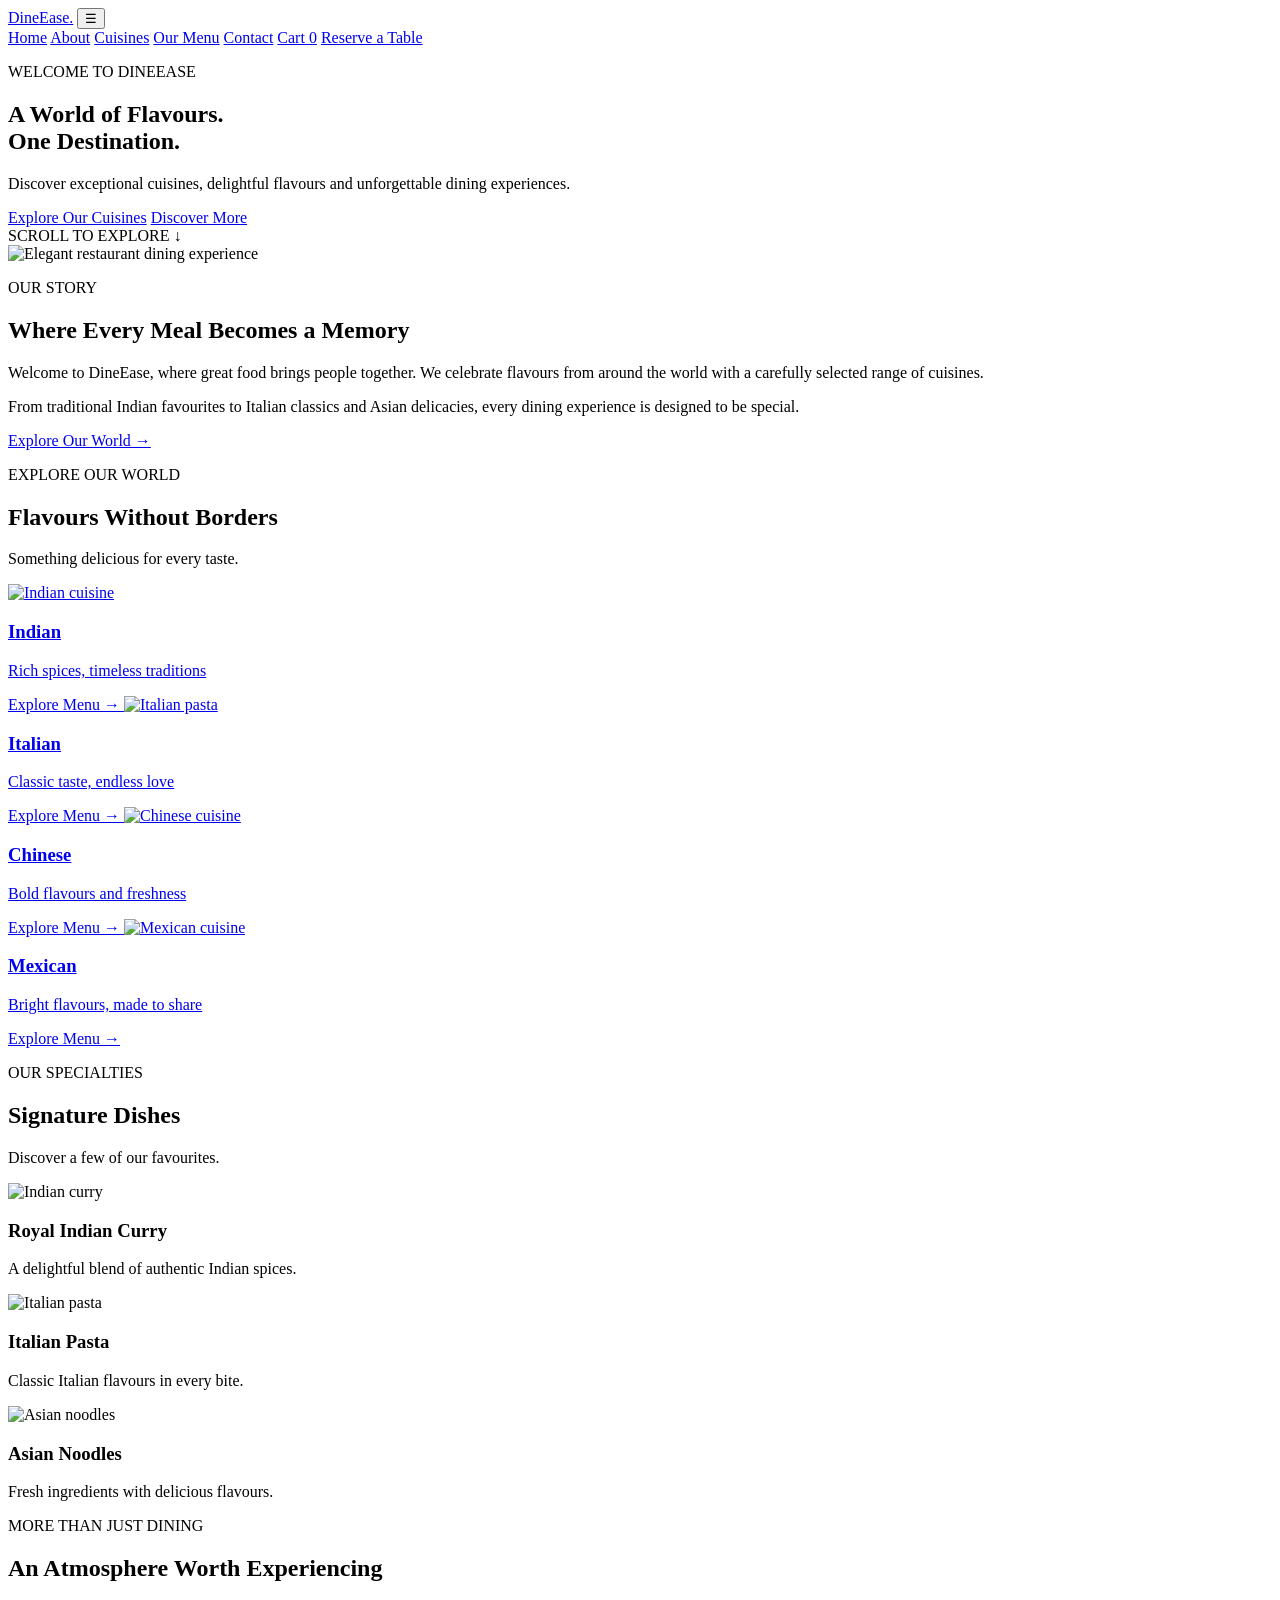
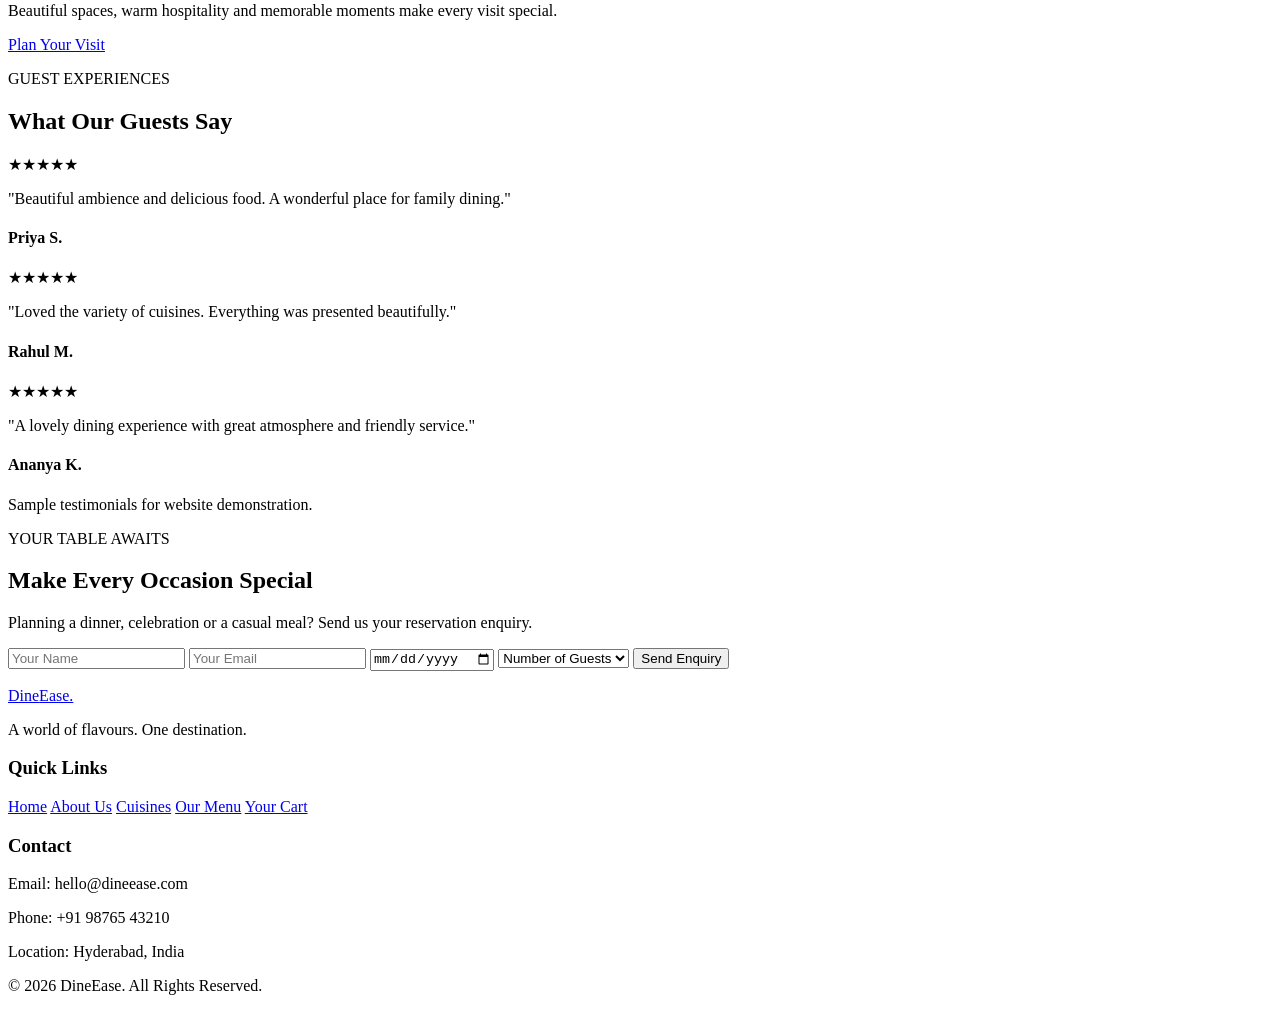
==== index.html @ 2662f6c4 "Add DineEase landing page" ====
<!DOCTYPE html>
<html lang="en">
<head>
    <meta charset="UTF-8">
    <meta name="viewport" content="width=device-width, initial-scale=1.0">

    <title>DineEase | A World of Flavours</title>

    <!-- Google Fonts -->
    <link rel="preconnect" href="https://fonts.googleapis.com">
    <link rel="preconnect" href="https://fonts.gstatic.com" crossorigin>

    <link href="https://fonts.googleapis.com/css2?family=DM+Sans:wght@400;500;600;700&family=Playfair+Display:wght@400;500;600;700&display=swap" rel="stylesheet">

    <!-- CSS -->
    <link rel="stylesheet" href="style.css">
</head>

<body>

    <!-- NAVBAR -->
    <header class="navbar">
        <a href="index.html" class="logo">Dine<span>Ease.</span></a>

        <button class="menu-toggle" id="menuToggle" aria-label="Toggle navigation" aria-expanded="false">
            ☰
        </button>

        <nav class="nav-links" id="navLinks">
            <a href="index.html#home">Home</a>
            <a href="index.html#about">About</a>
            <a href="index.html#cuisines">Cuisines</a>
            <a href="menu.html?cuisine=indian">Our Menu</a>
            <a href="index.html#contact">Contact</a>
            <a href="cart.html">Cart <span class="cart-count" data-cart-count>0</span></a>
            <a href="index.html#reservation" class="nav-btn">Reserve a Table</a>
        </nav>
    </header>


    <!-- HERO SECTION -->
    <section class="hero" id="home">

        <div class="hero-content">
            <p class="eyebrow">WELCOME TO DINEEASE</p>

            <h1>A World of Flavours.<br>
                <span>One Destination.</span>
            </h1>

            <p class="hero-description">
                Discover exceptional cuisines, delightful flavours
                and unforgettable dining experiences.
            </p>

            <div class="hero-buttons">
                <a href="#cuisines" class="btn btn-primary">Explore Our Cuisines</a>
                <a href="#about" class="btn btn-outline">Discover More</a>
            </div>
        </div>

        <div class="scroll-text">SCROLL TO EXPLORE ↓</div>

    </section>


    <!-- ABOUT SECTION -->
    <section class="about section" id="about">

        <div class="about-image">
            <img
                src="https://images.unsplash.com/photo-1414235077428-338989a2e8c0?w=900"
                alt="Elegant restaurant dining experience">
        </div>

        <div class="about-content">
            <p class="eyebrow">OUR STORY</p>

            <h2>Where Every Meal Becomes a Memory</h2>

            <p>
                Welcome to DineEase, where great food brings people
                together. We celebrate flavours from around the world
                with a carefully selected range of cuisines.
            </p>

            <p>
                From traditional Indian favourites to Italian classics
                and Asian delicacies, every dining experience is
                designed to be special.
            </p>

            <a href="#cuisines" class="text-link">Explore Our World →</a>
        </div>

    </section>


    <!-- CUISINES SECTION -->
    <section class="cuisines section" id="cuisines">

        <div class="section-heading">
            <p class="eyebrow">EXPLORE OUR WORLD</p>
            <h2>Flavours Without Borders</h2>
            <p>Something delicious for every taste.</p>
        </div>

        <div class="cuisine-grid">

            <a class="cuisine-card" href="menu.html?cuisine=indian" aria-label="Explore Indian cuisine">
                <img src="https://images.unsplash.com/photo-1585937421612-70a008356fbe?w=700"
                     alt="Indian cuisine">
                <div class="card-overlay">
                    <h3>Indian</h3>
                    <p>Rich spices, timeless traditions</p>
                </div>
                <span class="cuisine-cta">Explore Menu →</span>
            </a>

            <a class="cuisine-card" href="menu.html?cuisine=italian" aria-label="Explore Italian cuisine">
                <img src="https://images.unsplash.com/photo-1473093295043-cdd812d0e601?w=700"
                     alt="Italian pasta">
                <div class="card-overlay">
                    <h3>Italian</h3>
                    <p>Classic taste, endless love</p>
                </div>
                <span class="cuisine-cta">Explore Menu →</span>
            </a>

            <a class="cuisine-card" href="menu.html?cuisine=chinese" aria-label="Explore Chinese cuisine">
                <img src="https://images.unsplash.com/photo-1563245372-f21724e3856d?w=700"
                     alt="Chinese cuisine">
                <div class="card-overlay">
                    <h3>Chinese</h3>
                    <p>Bold flavours and freshness</p>
                </div>
                <span class="cuisine-cta">Explore Menu →</span>
            </a>

            <a class="cuisine-card" href="menu.html?cuisine=mexican" aria-label="Explore Mexican cuisine">
                <img src="https://images.unsplash.com/photo-1547592180-85f173990554?w=700"
                     alt="Mexican cuisine">
                <div class="card-overlay">
                    <h3>Mexican</h3>
                    <p>Bright flavours, made to share</p>
                </div>
                <span class="cuisine-cta">Explore Menu →</span>
            </a>

        </div>

    </section>


    <!-- SIGNATURE DISHES -->
    <section class="menu-section section" id="menu">

        <div class="section-heading">
            <p class="eyebrow">OUR SPECIALTIES</p>
            <h2>Signature Dishes</h2>
            <p>Discover a few of our favourites.</p>
        </div>

        <div class="dish-grid">

            <div class="dish-card">
                <img src="https://images.unsplash.com/photo-1565557623262-b51c2513a641?w=700"
                     alt="Indian curry">

                <div class="dish-info">
                    <h3>Royal Indian Curry</h3>
                    <p>A delightful blend of authentic Indian spices.</p>
                </div>
            </div>

            <div class="dish-card">
                <img src="https://images.unsplash.com/photo-1551183053-bf91a1d81141?w=700"
                     alt="Italian pasta">

                <div class="dish-info">
                    <h3>Italian Pasta</h3>
                    <p>Classic Italian flavours in every bite.</p>
                </div>
            </div>

            <div class="dish-card">
                <img src="https://images.unsplash.com/photo-1569718212165-3a8278d5f624?w=700"
                     alt="Asian noodles">

                <div class="dish-info">
                    <h3>Asian Noodles</h3>
                    <p>Fresh ingredients with delicious flavours.</p>
                </div>
            </div>

        </div>

    </section>


    <!-- AMBIENCE SECTION -->
    <section class="ambience section">

        <div class="ambience-content">
            <p class="eyebrow">MORE THAN JUST DINING</p>

            <h2>An Atmosphere Worth Experiencing</h2>

            <p>
                Beautiful spaces, warm hospitality and memorable
                moments make every visit special.
            </p>

            <a href="#reservation" class="btn btn-primary">
                Plan Your Visit
            </a>
        </div>

    </section>


    <!-- TESTIMONIALS -->
    <section class="testimonials section">

        <div class="section-heading">
            <p class="eyebrow">GUEST EXPERIENCES</p>
            <h2>What Our Guests Say</h2>
        </div>

        <div class="testimonial-grid">

            <div class="testimonial-card">
                <div class="stars">★★★★★</div>
                <p>
                    "Beautiful ambience and delicious food.
                    A wonderful place for family dining."
                </p>
                <h4>Priya S.</h4>
            </div>

            <div class="testimonial-card">
                <div class="stars">★★★★★</div>
                <p>
                    "Loved the variety of cuisines.
                    Everything was presented beautifully."
                </p>
                <h4>Rahul M.</h4>
            </div>

            <div class="testimonial-card">
                <div class="stars">★★★★★</div>
                <p>
                    "A lovely dining experience with great
                    atmosphere and friendly service."
                </p>
                <h4>Ananya K.</h4>
            </div>

        </div>

        <p class="demo-note">Sample testimonials for website demonstration.</p>

    </section>


    <!-- RESERVATION SECTION -->
    <section class="reservation section" id="reservation">

        <div class="reservation-content">
            <p class="eyebrow">YOUR TABLE AWAITS</p>
            <h2>Make Every Occasion Special</h2>

            <p>
                Planning a dinner, celebration or a casual meal?
                Send us your reservation enquiry.
            </p>
        </div>

        <form id="reservationForm" class="reservation-form">

            <input type="text" id="guestName"
                   placeholder="Your Name" required>

            <input type="email" id="guestEmail"
                   placeholder="Your Email" required>

            <input type="date" id="bookingDate" required>

            <select id="guestCount" required>
                <option value="">Number of Guests</option>
                <option value="1">1 Guest</option>
                <option value="2">2 Guests</option>
                <option value="3">3 Guests</option>
                <option value="4">4 Guests</option>
                <option value="5">5 Guests</option>
                <option value="6+">6+ Guests</option>
            </select>

            <button type="submit" class="btn btn-primary">
                Send Enquiry
            </button>

            <p id="formMessage" class="form-message" aria-live="polite"></p>

        </form>

    </section>


    <!-- FOOTER -->
    <footer class="footer" id="contact">

        <div class="footer-content">

            <div class="footer-brand">
                <a href="index.html#home" class="logo">Dine<span>Ease.</span></a>
                <p>A world of flavours. One destination.</p>
            </div>

            <div>
                <h3>Quick Links</h3>
                <a href="index.html#home">Home</a>
                <a href="index.html#about">About Us</a>
                <a href="index.html#cuisines">Cuisines</a>
                <a href="menu.html?cuisine=indian">Our Menu</a>
                <a href="cart.html">Your Cart</a>
            </div>

            <div>
                <h3>Contact</h3>
                <p>Email: hello@dineease.com</p>
                <p>Phone: +91 98765 43210</p>
                <p>Location: Hyderabad, India</p>
            </div>

        </div>

        <div class="copyright">
            <p>© 2026 DineEase. All Rights Reserved.</p>
        </div>

    </footer>


    <script src="food-data.js"></script>
    <script src="script.js"></script>

</body>
</html>
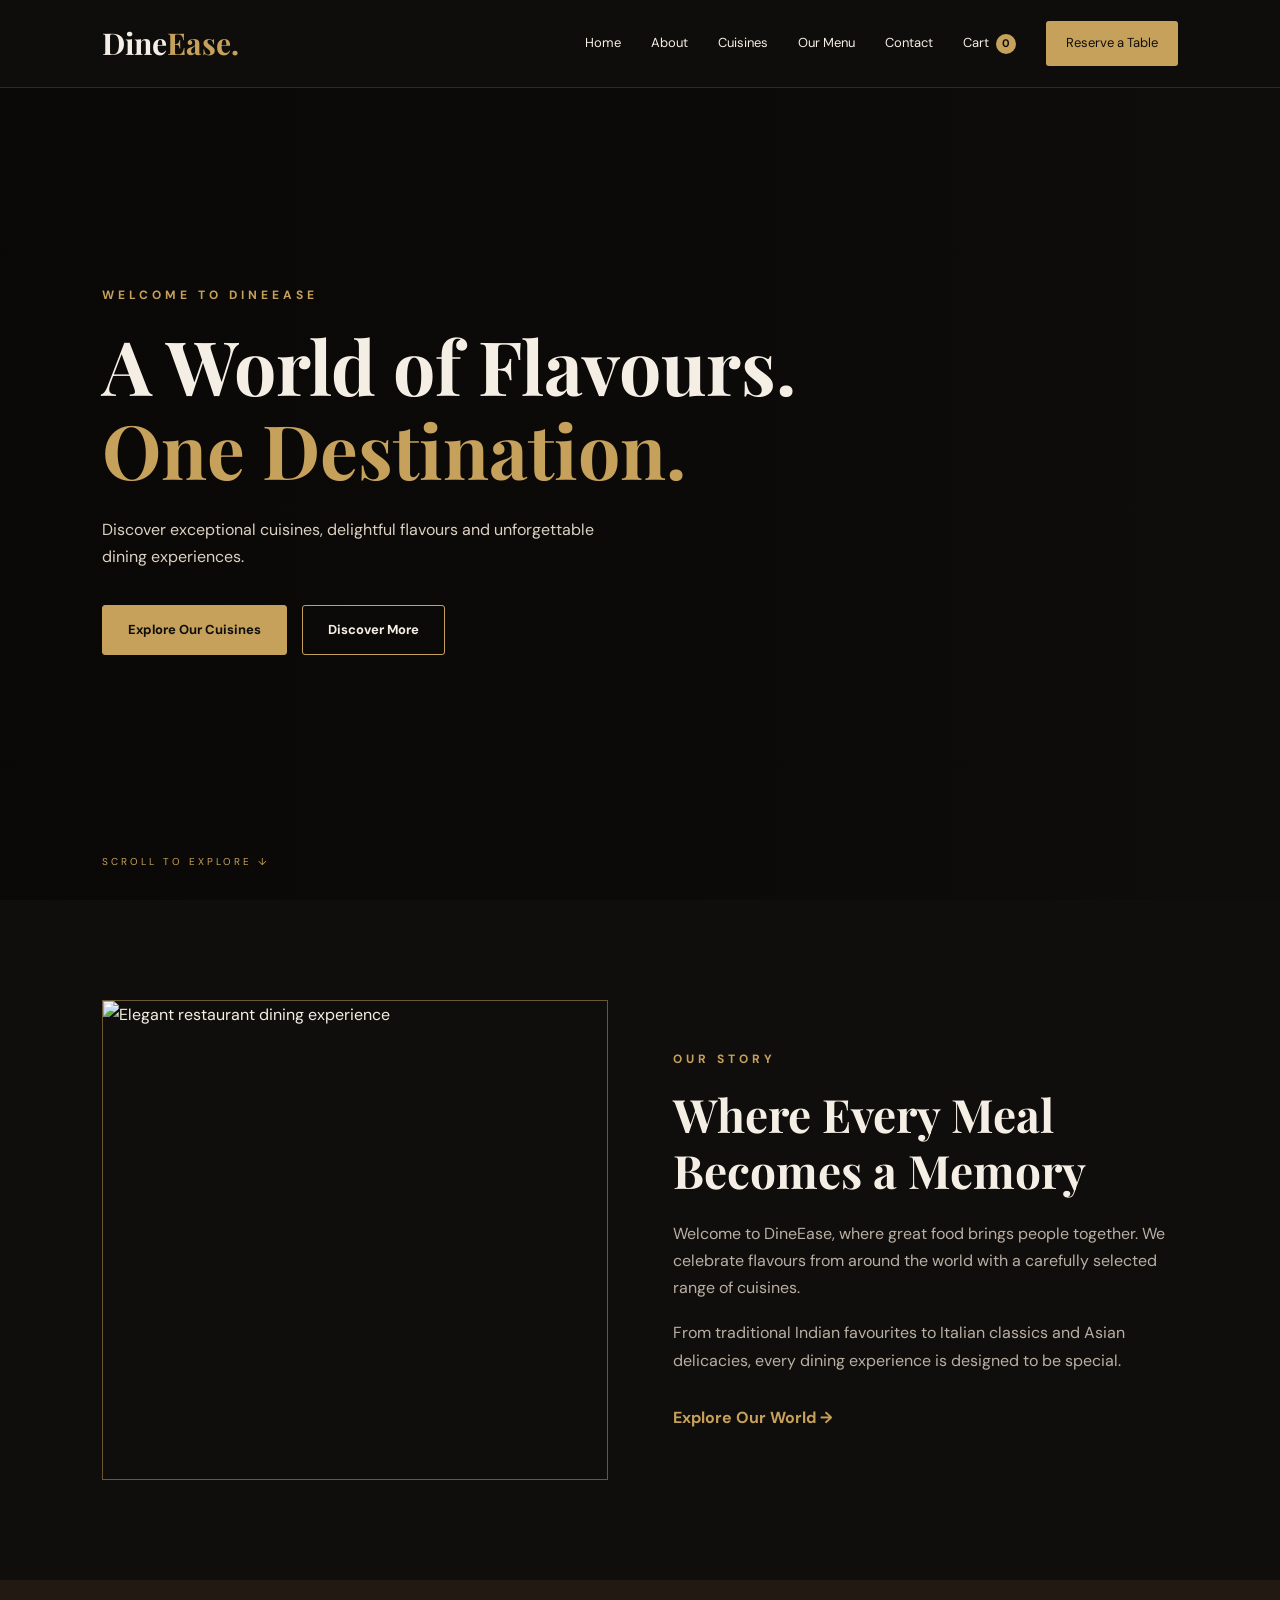
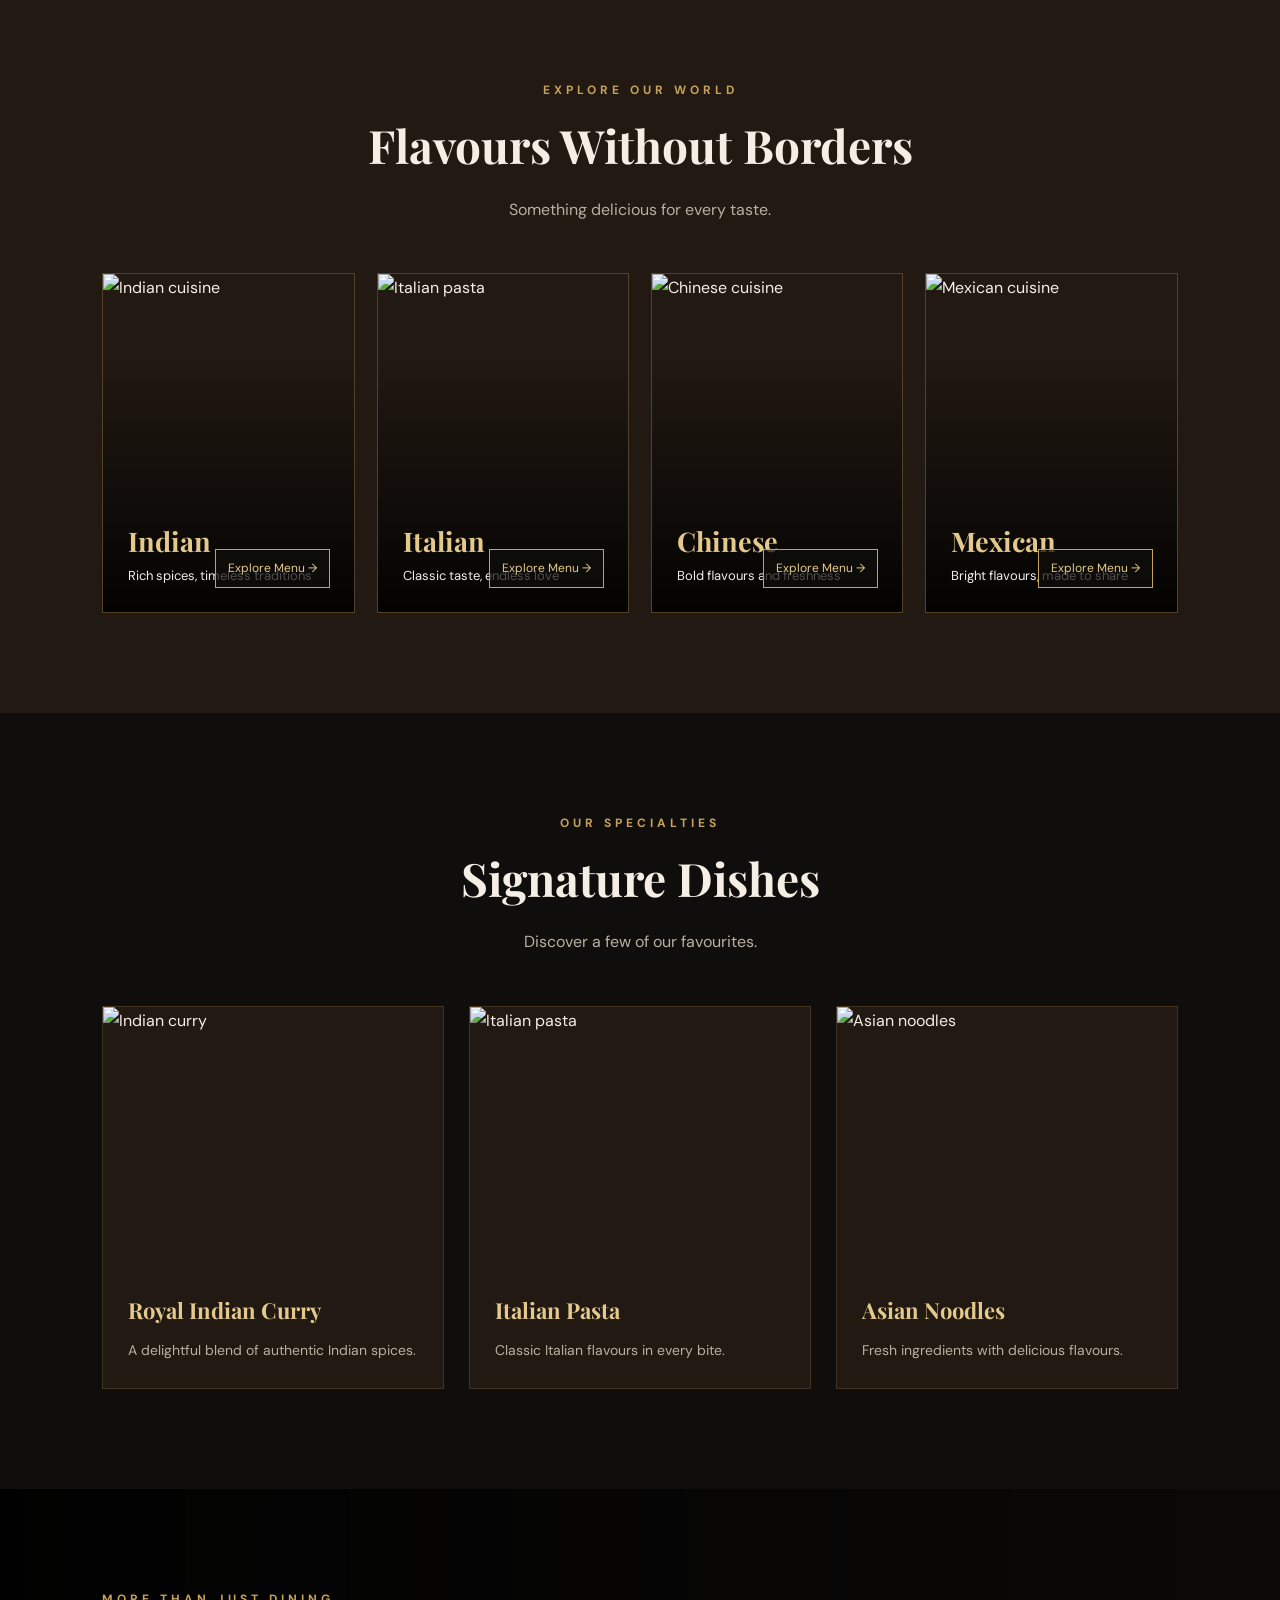
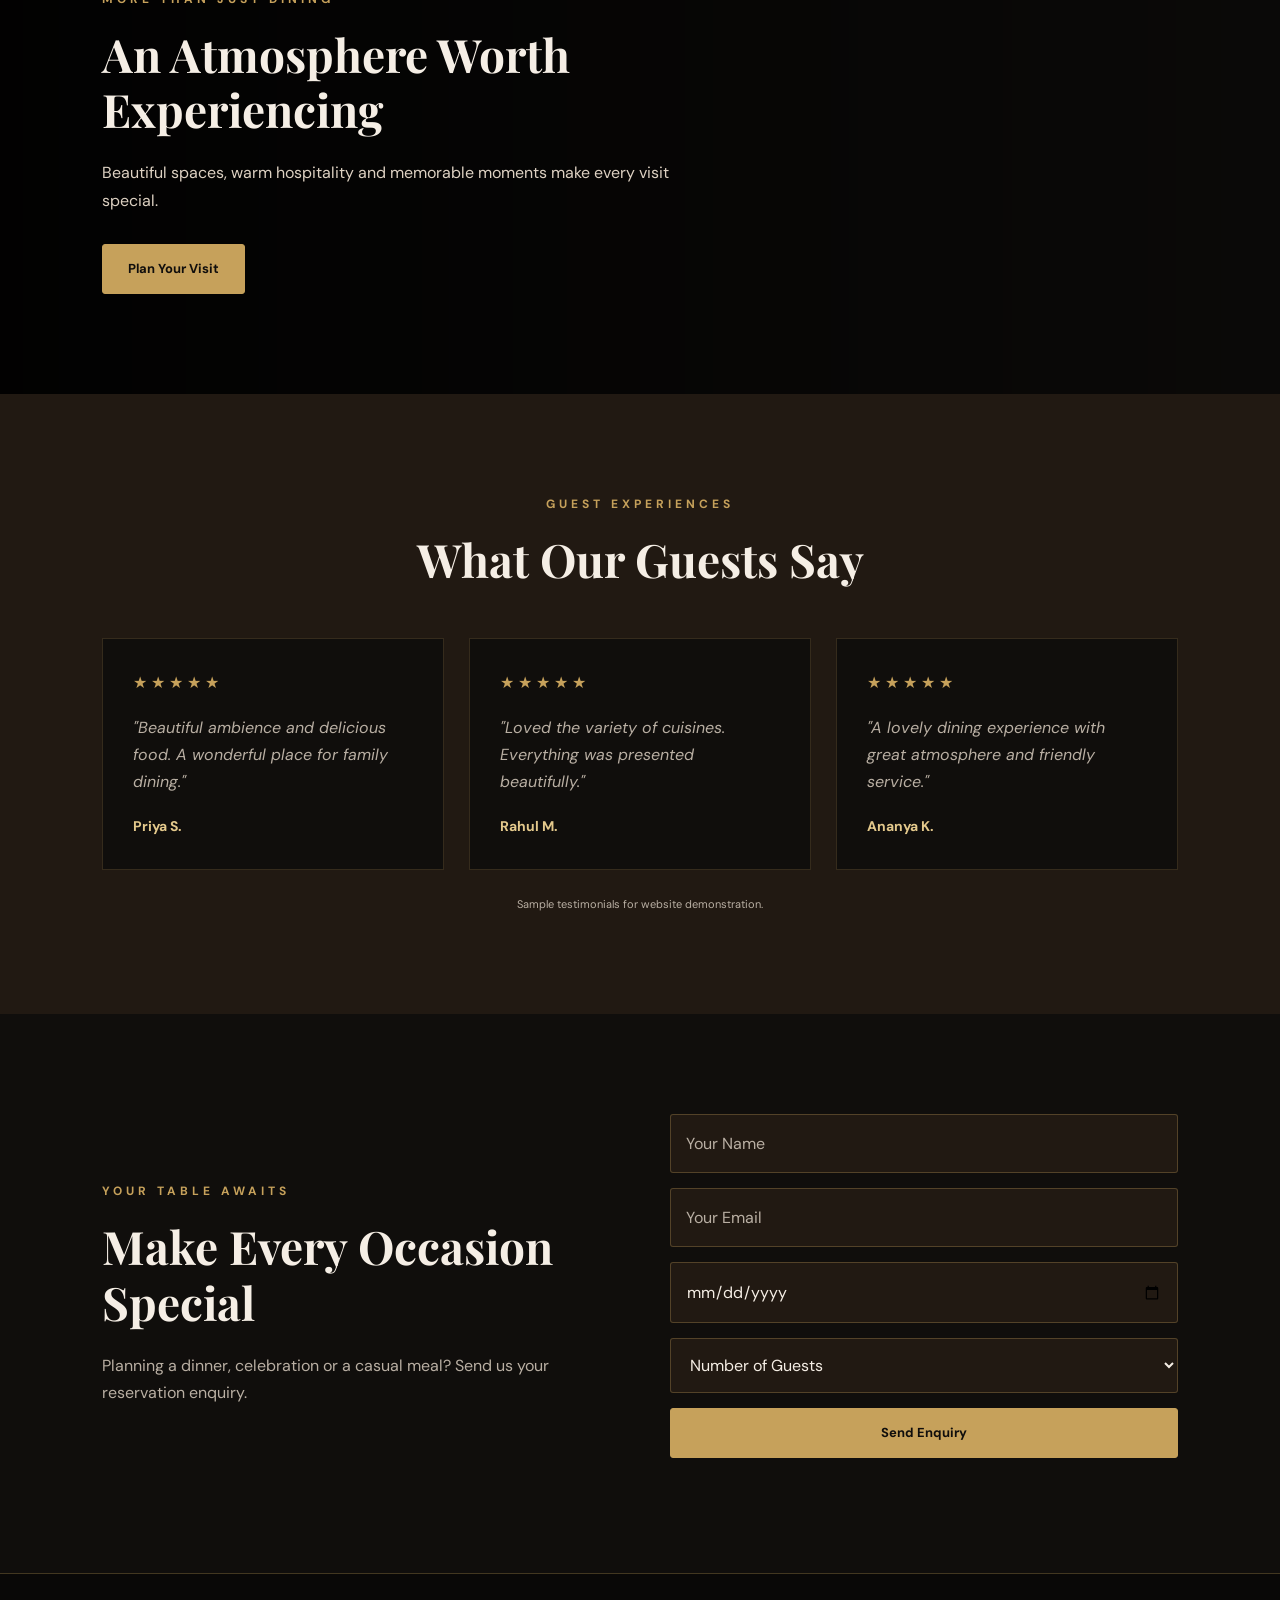
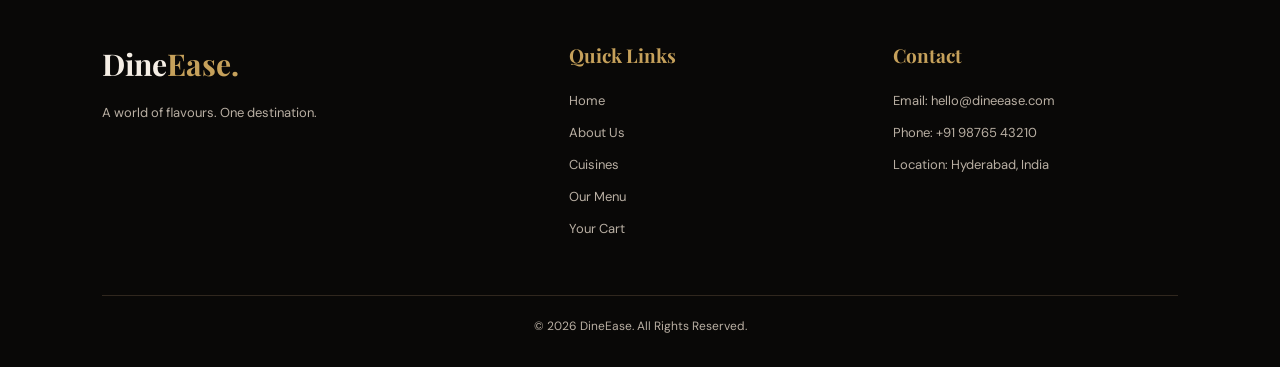
==== commit 27bf435b: "Fix stylesheet link path in index.html" ====
--- a/index.html
+++ b/index.html
@@ -3,6 +3,7 @@
 <head>
     <meta charset="UTF-8">
     <meta name="viewport" content="width=device-width, initial-scale=1.0">
+    <link rel="stylesheet"href="css/style.css">
 
     <title>DineEase | A World of Flavours</title>
 
--- a/css/style.css
+++ b/css/style.css
@@ -0,0 +1,1131 @@
+
+/* =========================
+   GLOBAL STYLES
+========================= */
+
+:root {
+    --gold: #c6a15b;
+    --gold-light: #e4c98c;
+    --dark: #100e0c;
+    --brown: #211912;
+    --cream: #f5eee5;
+    --muted: #b9afa3;
+}
+
+* {
+    margin: 0;
+    padding: 0;
+    box-sizing: border-box;
+}
+
+html {
+    scroll-behavior: smooth;
+    scroll-padding-top: 85px;
+}
+
+body {
+    background: var(--dark);
+    color: var(--cream);
+    font-family: 'DM Sans', sans-serif;
+    line-height: 1.7;
+}
+
+a {
+    text-decoration: none;
+    color: inherit;
+}
+
+img {
+    display: block;
+    width: 100%;
+}
+
+button,
+input,
+select {
+    font: inherit;
+}
+
+.section {
+    padding: 100px 8%;
+}
+
+.eyebrow {
+    color: var(--gold);
+    font-size: 12px;
+    font-weight: 700;
+    letter-spacing: 4px;
+    margin-bottom: 18px;
+}
+
+h1, h2, h3 {
+    font-family: 'Playfair Display', serif;
+}
+
+h2 {
+    font-size: clamp(30px, 4vw, 46px);
+    line-height: 1.2;
+    margin-bottom: 22px;
+}
+
+.section-heading {
+    text-align: center;
+    margin-bottom: 50px;
+}
+
+.section-heading > p:last-child {
+    color: var(--muted);
+}
+
+
+/* =========================
+   NAVBAR
+========================= */
+
+.navbar {
+    position: fixed;
+    top: 0;
+    left: 0;
+    width: 100%;
+    z-index: 1000;
+    display: flex;
+    justify-content: space-between;
+    align-items: center;
+    padding: 18px 8%;
+    background: rgba(16, 14, 12, 0.96);
+    border-bottom: 1px solid rgba(198, 161, 91, 0.2);
+    backdrop-filter: blur(12px);
+}
+
+.logo {
+    font-family: 'Playfair Display', serif;
+    font-size: 30px;
+    font-weight: 700;
+    color: var(--cream);
+}
+
+.logo span {
+    color: var(--gold);
+}
+
+.nav-links {
+    display: flex;
+    align-items: center;
+    gap: 30px;
+}
+
+.nav-links a {
+    font-size: 13px;
+    color: var(--cream);
+    transition: 0.3s;
+}
+
+.nav-links a:hover {
+    color: var(--gold);
+}
+
+.nav-links .nav-btn {
+    padding: 11px 20px;
+    background: var(--gold);
+    color: var(--dark);
+    border-radius: 3px;
+}
+
+.nav-links .nav-btn:hover {
+    background: var(--gold-light);
+    color: var(--dark);
+}
+
+.menu-toggle {
+    display: none;
+    border: none;
+    background: transparent;
+    color: var(--gold);
+    font-size: 28px;
+    cursor: pointer;
+}
+
+
+/* =========================
+   BUTTONS
+========================= */
+
+.btn {
+    display: inline-block;
+    padding: 13px 25px;
+    font-size: 13px;
+    font-weight: 700;
+    border: 1px solid var(--gold);
+    border-radius: 3px;
+    transition: 0.3s;
+    cursor: pointer;
+}
+
+.btn-primary {
+    background: var(--gold);
+    color: var(--dark);
+}
+
+.btn-primary:hover {
+    background: var(--gold-light);
+    transform: translateY(-3px);
+}
+
+.btn-outline {
+    color: var(--cream);
+    background: transparent;
+}
+
+.btn-outline:hover {
+    background: var(--gold);
+    color: var(--dark);
+}
+
+
+/* =========================
+   HERO SECTION
+========================= */
+
+.hero {
+    min-height: 100vh;
+    display: flex;
+    align-items: center;
+    position: relative;
+    padding: 120px 8% 80px;
+
+    background:
+        linear-gradient(
+            90deg,
+            rgba(10, 8, 6, 0.93) 0%,
+            rgba(10, 8, 6, 0.65) 50%,
+            rgba(10, 8, 6, 0.2) 100%
+        ),
+        url("https://images.unsplash.com/photo-1517248135467-4c7edcad34c4?w=1800")
+        center/cover no-repeat;
+}
+
+.hero-content {
+    max-width: 700px;
+}
+
+.hero h1 {
+    font-size: clamp(42px, 6vw, 75px);
+    line-height: 1.12;
+    margin-bottom: 25px;
+}
+
+.hero h1 span {
+    color: var(--gold);
+}
+
+.hero-description {
+    max-width: 500px;
+    color: #ddd1c2;
+    margin-bottom: 35px;
+    font-size: 16px;
+}
+
+.hero-buttons {
+    display: flex;
+    gap: 15px;
+    flex-wrap: wrap;
+}
+
+.scroll-text {
+    position: absolute;
+    bottom: 30px;
+    left: 8%;
+    font-size: 10px;
+    letter-spacing: 3px;
+    color: var(--gold);
+}
+
+
+/* =========================
+   ABOUT SECTION
+========================= */
+
+.about {
+    display: grid;
+    grid-template-columns: 1fr 1fr;
+    gap: 65px;
+    align-items: center;
+}
+
+.about-image img {
+    height: 480px;
+    object-fit: cover;
+    border: 1px solid rgba(198, 161, 91, 0.5);
+}
+
+.about-content > p:not(.eyebrow) {
+    color: var(--muted);
+    margin-bottom: 18px;
+}
+
+.text-link {
+    display: inline-block;
+    color: var(--gold);
+    font-weight: 700;
+    margin-top: 12px;
+}
+
+.text-link:hover {
+    color: var(--gold-light);
+}
+
+
+/* =========================
+   CUISINE SECTION
+========================= */
+
+.cuisines {
+    background: var(--brown);
+}
+
+.cuisine-grid {
+    display: grid;
+    grid-template-columns: repeat(4, 1fr);
+    gap: 22px;
+}
+
+.cuisine-card {
+    height: 340px;
+    position: relative;
+    overflow: hidden;
+    border: 1px solid rgba(198, 161, 91, 0.3);
+}
+
+.cuisine-card img {
+    height: 100%;
+    object-fit: cover;
+    transition: transform 0.5s;
+}
+
+.cuisine-card:hover img {
+    transform: scale(1.1);
+}
+
+.card-overlay {
+    position: absolute;
+    inset: 0;
+    display: flex;
+    flex-direction: column;
+    justify-content: flex-end;
+    padding: 25px;
+   padding-button:80px;
+    background: linear-gradient(
+        transparent 25%,
+        rgba(0, 0, 0, 0.9)
+    );
+}
+
+.card-overlay h3 {
+    color: var(--gold-light);
+    font-size: 27px;
+}
+
+.card-overlay p {
+    color: #eee;
+    font-size: 13px;
+}
+
+
+/* =========================
+   SIGNATURE DISHES
+========================= */
+
+.dish-grid {
+    display: grid;
+    grid-template-columns: repeat(3, 1fr);
+    gap: 25px;
+}
+
+.dish-card {
+    background: var(--brown);
+    overflow: hidden;
+    border: 1px solid rgba(198, 161, 91, 0.2);
+    transition: transform 0.3s;
+}
+
+.dish-card:hover {
+    transform: translateY(-8px);
+}
+
+.dish-card img {
+    height: 260px;
+    object-fit: cover;
+}
+
+.dish-info {
+    padding: 25px;
+}
+
+.dish-info h3 {
+    color: var(--gold-light);
+    font-size: 22px;
+    margin-bottom: 10px;
+}
+
+.dish-info p {
+    color: var(--muted);
+    font-size: 14px;
+}
+
+
+/* =========================
+   AMBIENCE SECTION
+========================= */
+
+.ambience {
+    min-height: 480px;
+    display: flex;
+    align-items: center;
+
+    background:
+        linear-gradient(
+            90deg,
+            rgba(0, 0, 0, 0.9),
+            rgba(0, 0, 0, 0.35)
+        ),
+        url("https://images.unsplash.com/photo-1514933651103-005eec06c04b?w=1600")
+        center/cover no-repeat;
+}
+
+.ambience-content {
+    max-width: 570px;
+}
+
+.ambience-content > p:not(.eyebrow) {
+    color: #ddd1c2;
+    margin-bottom: 30px;
+}
+
+
+/* =========================
+   TESTIMONIALS
+========================= */
+
+.testimonials {
+    background: var(--brown);
+}
+
+.testimonial-grid {
+    display: grid;
+    grid-template-columns: repeat(3, 1fr);
+    gap: 25px;
+}
+
+.testimonial-card {
+    padding: 30px;
+    background: var(--dark);
+    border: 1px solid rgba(198, 161, 91, 0.2);
+}
+
+.stars {
+    color: var(--gold);
+    letter-spacing: 4px;
+    margin-bottom: 18px;
+}
+
+.testimonial-card p {
+    color: var(--muted);
+    margin-bottom: 20px;
+    font-style: italic;
+}
+
+.testimonial-card h4 {
+    color: var(--gold-light);
+    font-size: 14px;
+}
+
+.demo-note {
+    text-align: center;
+    color: var(--muted);
+    font-size: 11px;
+    margin-top: 25px;
+}
+
+
+/* =========================
+   RESERVATION SECTION
+========================= */
+
+.reservation {
+    display: grid;
+    grid-template-columns: 1fr 1fr;
+    gap: 60px;
+    align-items: center;
+}
+
+.reservation-content > p:not(.eyebrow) {
+    color: var(--muted);
+}
+
+.reservation-form {
+    display: grid;
+    gap: 15px;
+}
+
+.reservation-form input,
+.reservation-form select {
+    width: 100%;
+    padding: 15px;
+    background: var(--brown);
+    color: var(--cream);
+    border: 1px solid rgba(198, 161, 91, 0.3);
+    outline: none;
+    border-radius: 3px;
+}
+
+.reservation-form input:focus,
+.reservation-form select:focus {
+    border-color: var(--gold);
+}
+
+.reservation-form input::placeholder {
+    color: var(--muted);
+}
+
+.reservation-form select option {
+    background: var(--brown);
+}
+
+.reservation-form button {
+    width: 100%;
+}
+
+.form-message {
+    color: var(--gold-light);
+    font-size: 13px;
+}
+
+
+/* =========================
+   FOOTER
+========================= */
+
+.footer {
+    background: #090807;
+    padding: 65px 8% 20px;
+    border-top: 1px solid rgba(198, 161, 91, 0.3);
+}
+
+.footer-content {
+    display: grid;
+    grid-template-columns: 1.5fr 1fr 1fr;
+    gap: 40px;
+    padding-bottom: 45px;
+}
+
+.footer h3 {
+    color: var(--gold);
+    font-size: 19px;
+    margin-bottom: 18px;
+}
+
+.footer p,
+.footer-content a:not(.logo) {
+    color: var(--muted);
+    font-size: 13px;
+    display: block;
+    margin-bottom: 10px;
+}
+
+.footer-content a:not(.logo):hover {
+    color: var(--gold);
+}
+
+.footer-brand p {
+    margin-top: 12px;
+}
+
+.copyright {
+    text-align: center;
+    border-top: 1px solid #30271e;
+    padding-top: 20px;
+}
+
+.copyright p {
+    color: var(--muted);
+    font-size: 12px;
+}
+
+
+/* =========================
+   RESPONSIVE DESIGN
+========================= */
+
+@media (max-width: 1000px) {
+
+    .nav-links {
+        gap: 15px;
+    }
+
+    .cuisine-grid {
+        grid-template-columns: repeat(2, 1fr);
+    }
+
+    .about {
+        gap: 35px;
+    }
+}
+
+
+@media (max-width: 768px) {
+
+    .navbar {
+        padding: 15px 6%;
+    }
+
+    .menu-toggle {
+        display: block;
+    }
+
+    .nav-links {
+        display: none;
+        position: absolute;
+        top: 100%;
+        left: 0;
+        width: 100%;
+        padding: 25px 6%;
+        background: var(--dark);
+        flex-direction: column;
+        align-items: flex-start;
+        gap: 20px;
+        border-bottom: 1px solid var(--gold);
+    }
+
+    .nav-links.active {
+        display: flex;
+    }
+
+    .section {
+        padding: 70px 6%;
+    }
+
+    .hero {
+        min-height: 85vh;
+        padding: 120px 6% 80px;
+        background-position: 60% center;
+    }
+
+    .hero h1 {
+        font-size: 46px;
+    }
+
+    .about {
+        grid-template-columns: 1fr;
+    }
+
+    .about-image img {
+        height: 350px;
+    }
+
+    .dish-grid,
+    .testimonial-grid {
+        grid-template-columns: 1fr;
+    }
+
+    .reservation {
+        grid-template-columns: 1fr;
+    }
+
+    .footer-content {
+        grid-template-columns: 1fr;
+        gap: 30px;
+    }
+
+    .scroll-text {
+        left: 6%;
+    }
+}
+
+
+@media (max-width: 480px) {
+
+    .logo {
+        font-size: 25px;
+    }
+
+    .hero h1 {
+        font-size: 38px;
+    }
+
+    .hero-description {
+        font-size: 14px;
+    }
+
+    .hero-buttons {
+        flex-direction: column;
+        align-items: flex-start;
+    }
+
+    .cuisine-grid {
+        grid-template-columns: 1fr;
+    }
+
+    .cuisine-card {
+        height: 300px;
+    }
+
+    .about-image img {
+        height: 280px;
+    }
+}
+
+/* =========================
+   SHARED MULTI-PAGE STYLES
+========================= */
+
+.inner-page {
+    min-height: 100vh;
+    padding-top: 76px;
+}
+
+[hidden] {
+    display: none !important;
+}
+
+.cart-count {
+    display: inline-grid;
+    place-items: center;
+    min-width: 20px;
+    height: 20px;
+    margin-left: 4px;
+    padding: 0 5px;
+    border-radius: 50px;
+    background: var(--gold);
+    color: var(--dark);
+    font-size: 11px;
+    font-weight: 700;
+}
+
+.page-hero {
+    padding: 84px 8% 48px;
+    text-align: center;
+    background: linear-gradient(180deg, rgba(33, 25, 18, 0.85), rgba(16, 14, 12, 0.15));
+    border-bottom: 1px solid rgba(198, 161, 91, 0.16);
+}
+
+.page-hero h1,
+.confirmation-card h1 {
+    font-family: 'Playfair Display', serif;
+    font-size: clamp(38px, 5vw, 58px);
+    line-height: 1.15;
+    margin-bottom: 14px;
+}
+
+.page-intro {
+    max-width: 620px;
+    margin: 0 auto;
+    color: var(--muted);
+}
+
+.compact-hero {
+    padding-top: 68px;
+    padding-bottom: 42px;
+}
+
+.cuisine-tabs {
+    display: flex;
+    justify-content: center;
+    flex-wrap: wrap;
+    gap: 10px;
+    margin-top: 30px;
+}
+
+.cuisine-tabs a {
+    padding: 9px 18px;
+    border: 1px solid rgba(198, 161, 91, 0.4);
+    border-radius: 3px;
+    color: var(--cream);
+    font-size: 13px;
+    transition: 0.2s;
+}
+
+.cuisine-tabs a:hover,
+.cuisine-tabs a.active {
+    color: var(--dark);
+    background: var(--gold);
+}
+
+.menu-page-section {
+    min-height: 55vh;
+}
+
+.menu-card .dish-info .eyebrow {
+    font-size: 10px;
+    letter-spacing: 2.5px;
+    margin-bottom: 8px;
+}
+
+.menu-card .dish-info h2 {
+    color: var(--gold-light);
+    font-size: 23px;
+    margin: 0 0 10px;
+}
+
+.menu-card-bottom {
+    display: flex;
+    align-items: center;
+    justify-content: space-between;
+    gap: 12px;
+    margin-top: 20px;
+}
+
+.food-price {
+    color: var(--gold-light);
+    font-size: 20px;
+}
+
+.add-to-cart {
+    white-space: nowrap;
+}
+
+.toast {
+    min-height: 22px;
+    margin: 18px 0 4px;
+    text-align: center;
+}
+
+.menu-actions {
+    display: flex;
+    align-items: center;
+    justify-content: space-between;
+    gap: 16px;
+    margin-top: 22px;
+}
+
+.cart-layout,
+.checkout-layout {
+    display: grid;
+    grid-template-columns: minmax(0, 1.5fr) minmax(290px, 0.8fr);
+    align-items: start;
+    gap: 36px;
+}
+
+.cart-items {
+    display: grid;
+    gap: 14px;
+}
+
+.cart-row {
+    display: grid;
+    grid-template-columns: 112px minmax(0, 1fr) auto;
+    gap: 18px;
+    align-items: center;
+    padding: 16px;
+    background: var(--brown);
+    border: 1px solid rgba(198, 161, 91, 0.22);
+}
+
+.cart-row > img {
+    width: 112px;
+    height: 95px;
+    object-fit: cover;
+}
+
+.cart-row-info h3 {
+    color: var(--gold-light);
+    font-size: 19px;
+}
+
+.cart-row-info > p {
+    color: var(--muted);
+    font-size: 13px;
+}
+
+.quantity-control {
+    display: inline-flex;
+    align-items: center;
+    gap: 12px;
+    margin-top: 10px;
+}
+
+.quantity-control button {
+    width: 29px;
+    height: 29px;
+    border: 1px solid rgba(198, 161, 91, 0.5);
+    background: transparent;
+    color: var(--gold-light);
+    cursor: pointer;
+}
+
+.cart-row-total {
+    color: var(--cream);
+    white-space: nowrap;
+}
+
+.remove-item {
+    grid-column: 2 / 4;
+    justify-self: end;
+    margin-top: -10px;
+    border: 0;
+    background: transparent;
+    color: var(--muted);
+    font-size: 12px;
+    text-decoration: underline;
+    cursor: pointer;
+}
+
+.summary-card,
+.confirmation-card {
+    padding: 30px;
+    background: var(--brown);
+    border: 1px solid rgba(198, 161, 91, 0.35);
+}
+
+.summary-card h2,
+.confirmed-items h2 {
+    font-size: 28px;
+}
+
+.bill-line,
+.checkout-item {
+    display: flex;
+    justify-content: space-between;
+    gap: 16px;
+    padding: 13px 0;
+    color: var(--muted);
+    border-bottom: 1px solid rgba(198, 161, 91, 0.15);
+}
+
+.bill-line strong,
+.checkout-item strong {
+    color: var(--cream);
+    white-space: nowrap;
+}
+
+.bill-total {
+    margin-bottom: 20px;
+    color: var(--cream);
+    font-size: 17px;
+    border-bottom: 0;
+}
+
+.bill-total strong {
+    color: var(--gold-light);
+    font-size: 20px;
+}
+
+.full-button {
+    display: block;
+    text-align: center;
+}
+
+.empty-state {
+    grid-column: 1 / -1;
+    padding: 50px 24px;
+    text-align: center;
+    border: 1px dashed rgba(198, 161, 91, 0.35);
+}
+
+.empty-state h2 {
+    margin-bottom: 12px;
+}
+
+.empty-state > p:not(.eyebrow) {
+    margin-bottom: 24px;
+    color: var(--muted);
+}
+
+.checkout-form {
+    gap: 10px;
+}
+
+.checkout-form label {
+    margin-top: 9px;
+    color: var(--gold-light);
+    font-size: 13px;
+    font-weight: 600;
+}
+
+.checkout-form input,
+.checkout-form select {
+    margin-bottom: 7px;
+}
+
+.checkout-note {
+    text-align: left;
+    margin: 3px 0 10px;
+}
+
+.checkout-items {
+    margin-bottom: 15px;
+}
+
+.checkout-item small {
+    color: var(--gold-light);
+}
+
+.error-message {
+    color: #f0a399;
+}
+
+.confirmation-main {
+    display: grid;
+    place-items: center;
+    min-height: calc(100vh - 245px);
+}
+
+.confirmation-card {
+    width: min(100%, 720px);
+    text-align: center;
+}
+
+.confirmation-mark {
+    display: grid;
+    place-items: center;
+    width: 58px;
+    height: 58px;
+    margin: 0 auto 22px;
+    border: 1px solid var(--gold);
+    border-radius: 50%;
+    color: var(--gold-light);
+    font-size: 28px;
+}
+
+.confirmation-lead {
+    max-width: 520px;
+    margin: 0 auto 24px;
+    color: var(--muted);
+}
+
+.order-meta {
+    display: grid;
+    grid-template-columns: 1fr 1fr;
+    gap: 12px;
+    margin: 22px 0;
+}
+
+.order-meta > div {
+    display: grid;
+    gap: 5px;
+    padding: 15px;
+    background: var(--dark);
+}
+
+.order-meta span {
+    color: var(--muted);
+    font-size: 12px;
+}
+
+.order-meta strong {
+    color: var(--gold-light);
+}
+
+.confirmed-items {
+    margin: 24px 0 14px;
+    text-align: left;
+}
+
+.confirmed-items h2 {
+    color: var(--gold-light);
+}
+
+.confirmation-card > .btn {
+    margin-top: 15px;
+}
+
+.compact-footer {
+    padding-top: 25px;
+}
+
+.cuisine-card {
+    display: block;
+    color: inherit;
+}
+
+.cuisine-cta {
+    position: absolute;
+    right: 24px;
+    bottom: 24px;
+    z-index: 1;
+    padding: 8px 12px;
+    border: 1px solid var(--gold);
+    background: rgba(16, 14, 12, 0.72);
+    color: var(--gold-light);
+    font-size: 12px;
+}
+
+.cuisine-card:hover .cuisine-cta {
+    background: var(--gold);
+    color: var(--dark);
+}
+
+@media (max-width: 900px) {
+    .cart-layout,
+    .checkout-layout {
+        grid-template-columns: 1fr;
+    }
+
+    .summary-card {
+        grid-row: 1;
+    }
+}
+
+@media (max-width: 768px) {
+    .page-hero {
+        padding: 60px 6% 38px;
+    }
+
+    .menu-actions {
+        align-items: stretch;
+        flex-direction: column;
+    }
+
+    .menu-actions .btn {
+        text-align: center;
+    }
+
+    .cart-row {
+        grid-template-columns: 86px minmax(0, 1fr) auto;
+        gap: 12px;
+        padding: 12px;
+    }
+
+    .cart-row > img {
+        width: 86px;
+        height: 80px;
+    }
+
+    .cart-row-info h3 {
+        font-size: 16px;
+    }
+}
+
+@media (max-width: 480px) {
+    .cart-row {
+        grid-template-columns: 72px minmax(0, 1fr);
+    }
+
+    .cart-row > img {
+        width: 72px;
+        height: 72px;
+    }
+
+    .cart-row-total {
+        grid-column: 2;
+        grid-row: 2;
+    }
+
+    .remove-item {
+        grid-column: 1 / -1;
+        grid-row: 3;
+    }
+
+    .summary-card,
+    .confirmation-card {
+        padding: 23px 18px;
+    }
+
+    .order-meta {
+        grid-template-columns: 1fr;
+    }
+
+    .menu-card-bottom {
+        align-items: flex-start;
+        flex-direction: column;
+    }
+}
